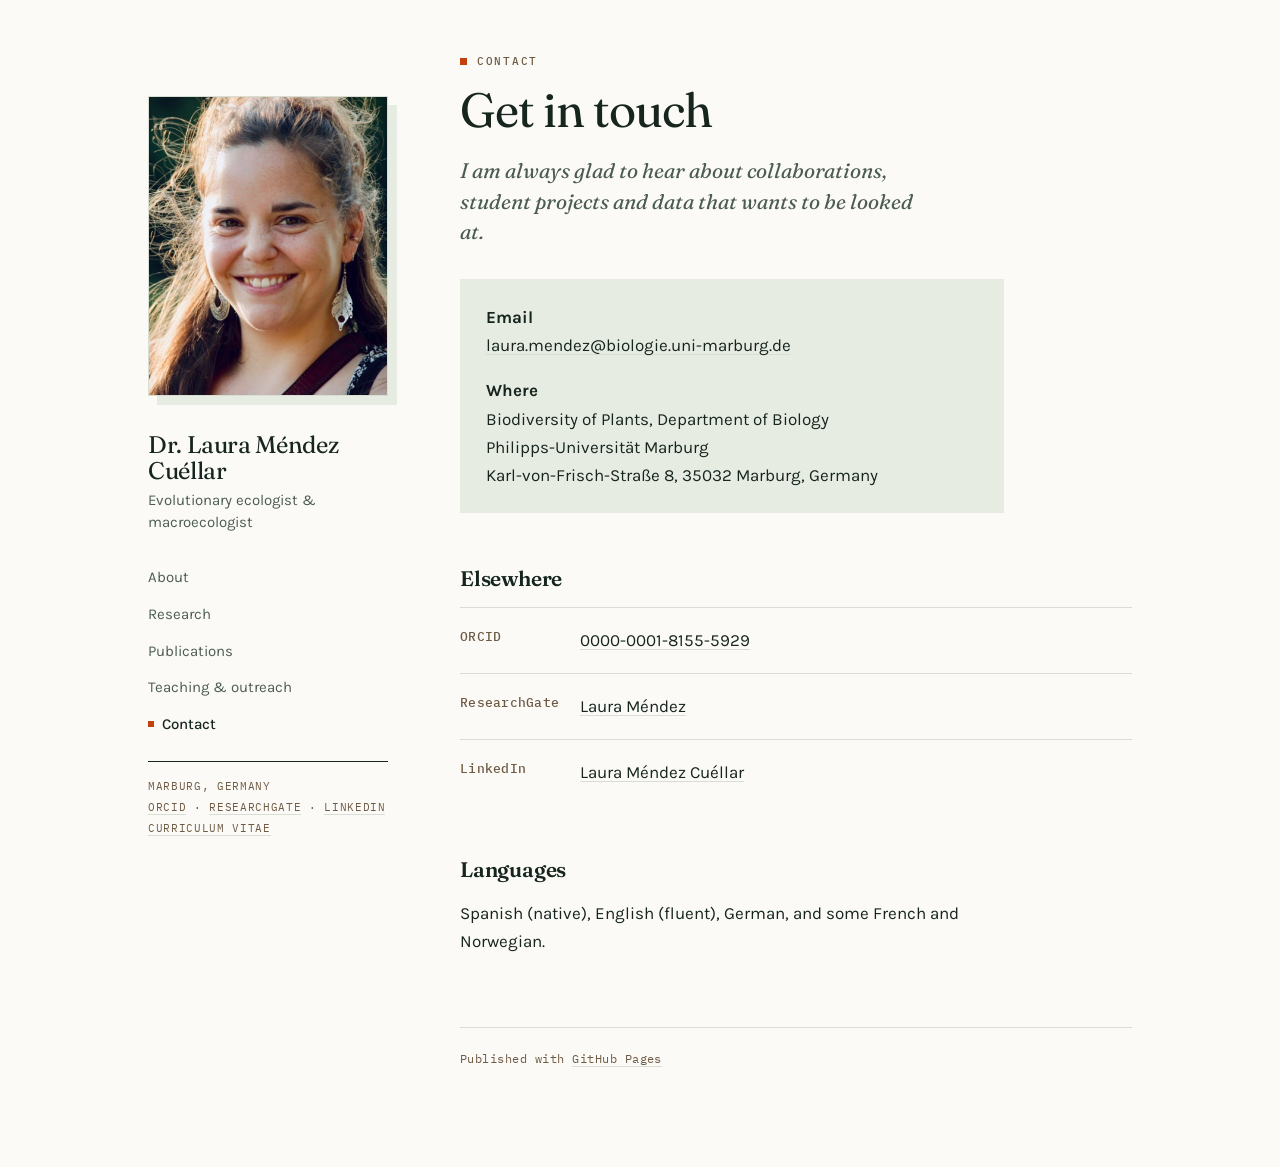
==== contact.html @ 2d216f3a "Website für Dr. Laura Méndez Cuéllar — erster Entwurf" ====
<!DOCTYPE html>
<html lang="en">
<head>
<meta charset="utf-8">
<meta name="viewport" content="width=device-width,initial-scale=1">
<title>Contact — Dr. Laura Méndez Cuéllar</title>
<meta name="description" content="Get in touch with Dr. Laura Méndez Cuéllar at the University of Marburg.">
<link rel="preconnect" href="https://fonts.googleapis.com">
<link rel="preconnect" href="https://fonts.gstatic.com" crossorigin>
<link href="https://fonts.googleapis.com/css2?family=Fraunces:ital,opsz,wght@0,9..144,400;0,9..144,600;1,9..144,400&family=IBM+Plex+Mono:wght@400;500&family=Karla:ital,wght@0,400;0,500;1,400&display=swap" rel="stylesheet">
<link rel="stylesheet" href="assets/css/style.css">
</head>
<body>
<div class="page">

<!-- ====================== LEFT RAIL — same on every page ============== -->
<aside class="rail">
  <img class="portrait" src="assets/img/laura-portrait.jpg" alt="Dr. Laura Méndez Cuéllar">
  <p class="name">Dr.&nbsp;Laura&nbsp;Méndez<br>Cuéllar</p>
  <p class="role">Evolutionary ecologist &amp; macroecologist</p>

  <ul class="nav">
    <li><a href="index.html">About</a></li>
    <li><a href="research.html">Research</a></li>
    <li><a href="publications.html">Publications</a></li>
    <li><a href="teaching.html">Teaching &amp; outreach</a></li>
    <li><a href="contact.html" aria-current="page">Contact</a></li>
  </ul>

  <div class="label">
    Marburg, Germany<br>
    <a href="https://orcid.org/0000-0001-8155-5929" target="_blank" rel="noopener">ORCID</a> ·
    <a href="https://www.researchgate.net/profile/Laura-Mendez-9" target="_blank" rel="noopener">ResearchGate</a> ·
    <a href="https://www.linkedin.com/in/laura-m%C3%A9ndez-cu%C3%A9llar-59424aa9/" target="_blank" rel="noopener">LinkedIn</a><br>
    <a href="CV.pdf" target="_blank" rel="noopener">Curriculum vitae</a>
  </div>
</aside>
<!-- ===================== end of left rail ============================ -->

<main class="content">

  <p class="eyebrow">Contact</p>
  <h1>Get in touch</h1>

  <p class="lede">I am always glad to hear about collaborations, student
  projects and data that wants to be looked at.</p>

  <div class="card">
    <p><strong>Email</strong><br>
    <a href="mailto:laura.mendez@biologie.uni-marburg.de" target="_blank" rel="noopener">laura.mendez@biologie.uni-marburg.de</a></p>
    <p><strong>Where</strong><br>
    Biodiversity of Plants, Department of Biology<br>
    Philipps-Universität Marburg<br>
    Karl-von-Frisch-Straße 8, 35032 Marburg, Germany</p>
  </div>

  <h2>Elsewhere</h2>

  <div class="entry">
    <p class="when">ORCID</p>
    <div>
      <p><a href="https://orcid.org/0000-0001-8155-5929" target="_blank" rel="noopener">0000-0001-8155-5929</a></p>
    </div>
  </div>

  <div class="entry">
    <p class="when">ResearchGate</p>
    <div>
      <p><a href="https://www.researchgate.net/profile/Laura-Mendez-9" target="_blank" rel="noopener">Laura
      Méndez</a></p>
    </div>
  </div>

  <div class="entry">
    <p class="when">LinkedIn</p>
    <div>
      <p><a href="https://www.linkedin.com/in/laura-m%C3%A9ndez-cu%C3%A9llar-59424aa9/" target="_blank" rel="noopener">Laura
      Méndez Cuéllar</a></p>
    </div>
  </div>

  <!-- Add more profiles the same way, for example Google Scholar or Bluesky:
  <div class="entry">
    <p class="when">Scholar</p>
    <div>
      <p><a href="PASTE-LINK-HERE" target="_blank" rel="noopener">Google Scholar</a></p>
    </div>
  </div>
  -->

  <h2>Languages</h2>

  <p>Spanish (native), English (fluent), German, and some French and
  Norwegian.</p>

  <p class="foot">
    Published with <a href="https://pages.github.com" target="_blank" rel="noopener">GitHub Pages</a>
  </p>
</main>

</div>
</body>
</html>
---- assets/css/style.css ----
/* =====================================================================
   Laura Méndez Cuéllar — website styles
   ---------------------------------------------------------------------
   All colours and fonts are defined once, in the :root block below.
   Change a value there and the whole site follows.
   ===================================================================== */

:root{
  /* colours */
  --ink:#17251F;        /* body text — almost black, with a green cast */
  --ink-soft:#4C5C53;   /* secondary text */
  --paper:#FBFAF7;      /* page background */
  --sage:#E7ECE3;       /* quiet blocks, photo mount */
  --umber:#6F5B44;      /* labels and dates */
  --accent:#C2410C;     /* links and marks — used sparingly */
  --line:#D8DED4;       /* hairlines */

  /* type */
  --display:"Fraunces",Georgia,"Times New Roman",serif;
  --body:"Karla","Helvetica Neue",Arial,sans-serif;
  --mono:"IBM Plex Mono",ui-monospace,Menlo,monospace;

  --measure:34rem;      /* comfortable reading width */
}

*,*::before,*::after{box-sizing:border-box}
html{-webkit-text-size-adjust:100%}

body{
  margin:0;
  background:var(--paper);
  color:var(--ink);
  font:400 1.0625rem/1.65 var(--body);
}

img{display:block;max-width:100%}
a{color:inherit}
:focus-visible{outline:2px solid var(--accent);outline-offset:3px}

/* ---------------------------------------------------------------------
   Page grid — a narrow rail on the left, content on the right
   --------------------------------------------------------------------- */
.page{
  max-width:1080px;
  margin:0 auto;
  padding:0 clamp(1.25rem,4vw,3rem) 5rem;
  display:grid;
  grid-template-columns:15rem minmax(0,1fr);
  gap:clamp(2rem,6vw,4.5rem);
  align-items:start;
}

/* ---------------------------------------------------------------------
   Left rail — portrait, name, navigation, links
   --------------------------------------------------------------------- */
.rail{position:sticky;top:2.5rem;padding:clamp(2rem,5vw,3.5rem) 0 2rem}

.portrait{
  width:100%;aspect-ratio:4/5;object-fit:cover;
  background:var(--sage);
  border:1px solid var(--line);
  box-shadow:9px 9px 0 var(--sage);
}

.rail .name{
  margin:2.25rem 0 .35rem;
  font:400 1.5rem/1.1 var(--display);
  font-variation-settings:"SOFT" 0,"WONK" 1;
  letter-spacing:-.015em;
}
.rail .role{margin:0;color:var(--ink-soft);font-size:.9375rem;line-height:1.45}

/* the small typewritten slip, borrowed from a herbarium sheet */
.label{
  margin-top:1.5rem;padding-top:.85rem;border-top:1px solid var(--ink);
  font:400 .6875rem/1.9 var(--mono);
  letter-spacing:.06em;text-transform:uppercase;color:var(--umber);
}
.label a{text-decoration:none;border-bottom:1px solid var(--line)}
.label a:hover{color:var(--accent);border-color:var(--accent)}

.nav{margin:1.75rem 0 0;padding:0;list-style:none}
.nav li{margin:0 0 .55rem}
.nav a{
  text-decoration:none;font-size:.9375rem;color:var(--ink-soft);
  border-bottom:1px solid transparent;padding-bottom:1px;
}
.nav a:hover{color:var(--ink);border-color:var(--accent)}
.nav a[aria-current="page"]{color:var(--ink);font-weight:500}
.nav a[aria-current="page"]::before{
  content:"";display:inline-block;width:.4rem;height:.4rem;
  background:var(--accent);margin-right:.5rem;vertical-align:.12em;
}

/* ---------------------------------------------------------------------
   Content
   --------------------------------------------------------------------- */
.content{padding:clamp(2rem,5vw,3.5rem) 0 0;min-width:0}

.eyebrow{
  margin:0 0 1.1rem;
  font:500 .6875rem/1 var(--mono);
  letter-spacing:.16em;text-transform:uppercase;color:var(--umber);
}
.eyebrow::before{
  content:"";display:inline-block;width:.45rem;height:.45rem;
  background:var(--accent);margin-right:.6rem;vertical-align:.02em;
}

h1{
  margin:0 0 1.25rem;
  font:400 clamp(2.1rem,5.5vw,3rem)/1.06 var(--display);
  font-variation-settings:"SOFT" 0,"WONK" 1;
  letter-spacing:-.02em;
}
h2{
  margin:3.25rem 0 1rem;
  font:600 1.3125rem/1.25 var(--display);
  letter-spacing:-.01em;
}
h3{margin:2.25rem 0 .4rem;font:500 1.0625rem/1.35 var(--body)}

p{margin:0 0 1.1rem;max-width:var(--measure)}
.lede{
  font:400 1.3125rem/1.45 var(--display);
  font-style:italic;color:var(--ink-soft);
  max-width:30rem;margin-bottom:1.75rem;
}
.content a{
  text-decoration:underline;text-decoration-thickness:1px;
  text-underline-offset:3px;text-decoration-color:var(--line);
}
.content a:hover{color:var(--accent);text-decoration-color:var(--accent)}

/* species names, set in italic serif */
.sp{font-family:var(--display);font-style:italic}

/* dated entries — positions, publications, talks */
.entry{
  display:grid;grid-template-columns:6rem minmax(0,1fr);gap:1.5rem;
  padding:1.15rem 0;border-top:1px solid var(--line);max-width:44rem;
}
.entry .when{
  font:500 .8125rem/1.75 var(--mono);color:var(--umber);letter-spacing:.02em;
}
.entry p{margin:0;max-width:none}
.entry strong{font-weight:500}
.entry .note{margin-top:.3rem;font-size:.9375rem;color:var(--ink-soft)}

/* a quiet block for pull-outs */
.card{
  background:var(--sage);padding:1.5rem 1.6rem;margin:2rem 0;
  max-width:var(--measure);
}
.card p:last-child{margin-bottom:0}

.foot{
  margin-top:4.5rem;padding-top:1.25rem;border-top:1px solid var(--line);
  font:400 .75rem/1.8 var(--mono);letter-spacing:.04em;color:var(--umber);
  max-width:none;
}
.foot a{text-decoration:none;border-bottom:1px solid var(--line)}

/* ---------------------------------------------------------------------
   Small screens
   --------------------------------------------------------------------- */
@media (max-width:860px){
  .page{grid-template-columns:1fr;gap:0}
  .rail{position:static;padding-bottom:0;display:grid;
        grid-template-columns:7.5rem minmax(0,1fr);gap:1.5rem;align-items:end}
  .portrait{box-shadow:6px 6px 0 var(--sage)}
  .rail .name{margin-top:0}
  .label{grid-column:1/-1;margin-top:1.25rem}
  .nav{grid-column:1/-1;display:flex;flex-wrap:wrap;gap:.35rem 1.25rem;margin-top:1.25rem}
  .nav li{margin:0}
  .content{padding-top:2.5rem}
  .entry{grid-template-columns:1fr;gap:.25rem}
}

/* ---------------------------------------------------------------------
   Motion — one quiet entrance, switched off when not wanted
   --------------------------------------------------------------------- */
@media (prefers-reduced-motion:no-preference){
  .rail,.content{animation:rise .5s ease-out both}
  .content{animation-delay:.06s}
  @keyframes rise{from{opacity:0;transform:translateY(8px)}to{opacity:1;transform:none}}
}
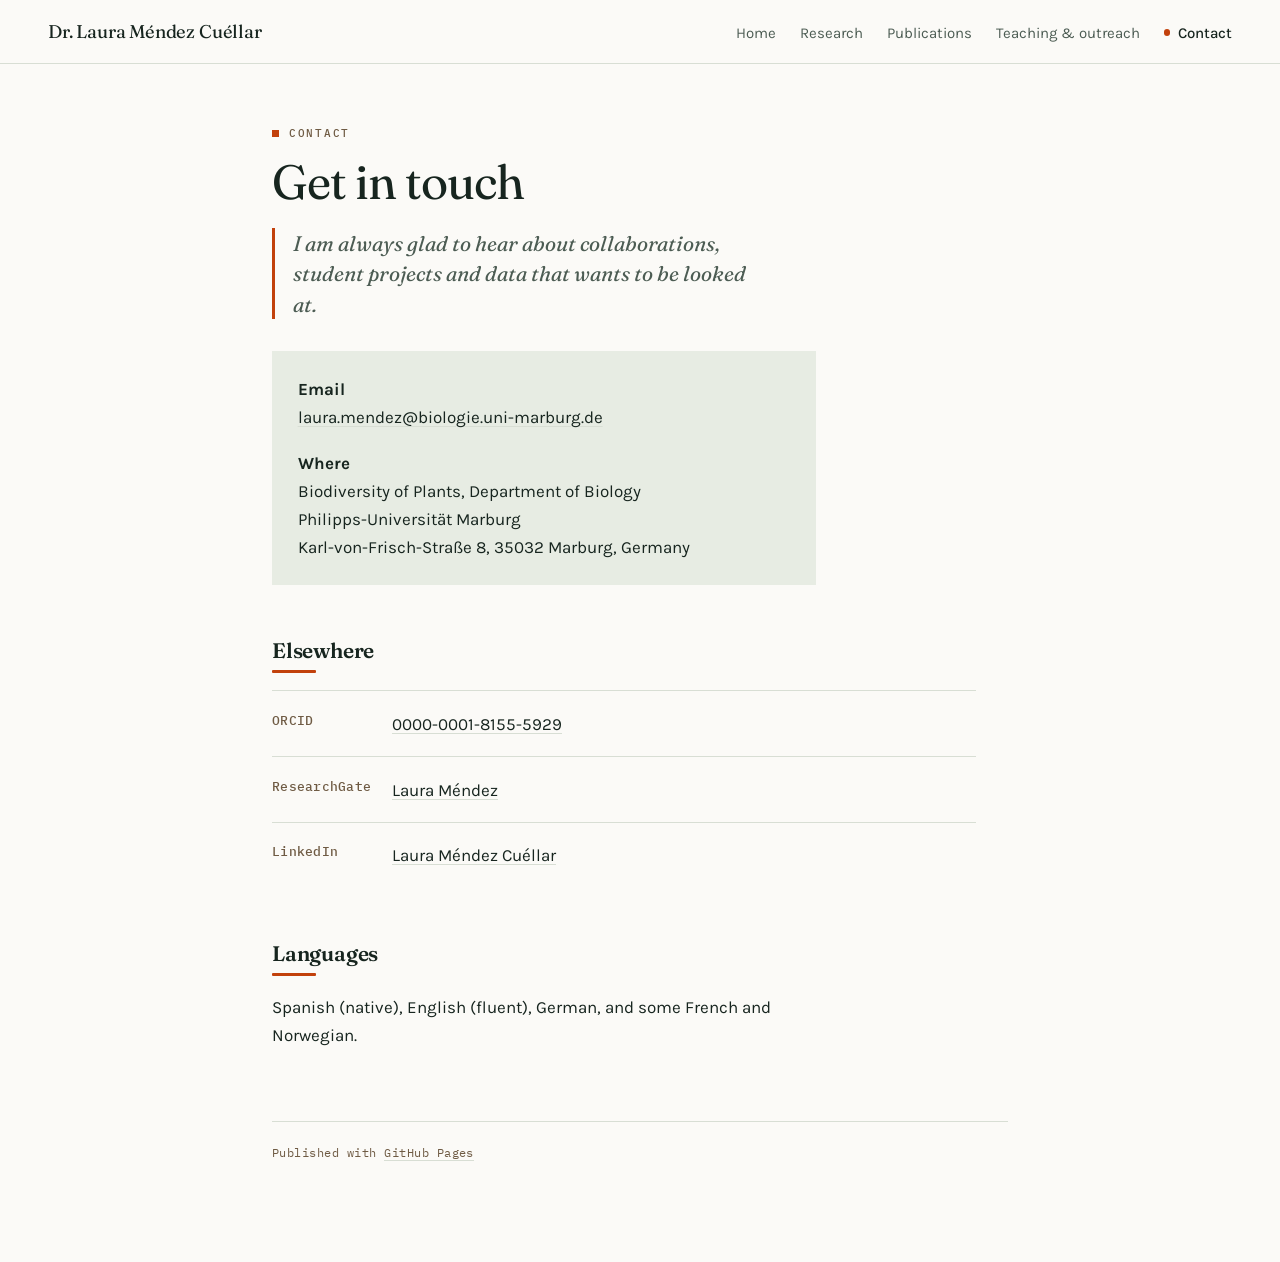
==== commit 5b79c34d: "Redesign: top navigation, rotating photo header" ====
--- a/contact.html
+++ b/contact.html
@@ -3,6 +3,8 @@
 <head>
 <meta charset="utf-8">
 <meta name="viewport" content="width=device-width,initial-scale=1">
+<!-- PREVIEW ONLY — remove this line when the site goes live, it hides the page from search engines -->
+<meta name="robots" content="noindex, nofollow">
 <title>Contact — Dr. Laura Méndez Cuéllar</title>
 <meta name="description" content="Get in touch with Dr. Laura Méndez Cuéllar at the University of Marburg.">
 <link rel="preconnect" href="https://fonts.googleapis.com">
@@ -11,33 +13,22 @@
 <link rel="stylesheet" href="assets/css/style.css">
 </head>
 <body>
+
+<!-- ====================== TOP NAV — same on every page ================= -->
+<header class="topnav">
+  <a class="brand" href="index.html">Dr. Laura Méndez Cuéllar</a>
+  <ul>
+    <li><a class="navlink" href="index.html">Home</a></li>
+    <li><a class="navlink" href="research.html">Research</a></li>
+    <li><a class="navlink" href="publications.html">Publications</a></li>
+    <li><a class="navlink" href="teaching.html">Teaching &amp; outreach</a></li>
+    <li><a class="navlink" href="contact.html" aria-current="page">Contact</a></li>
+  </ul>
+</header>
+<!-- ===================== end of top nav ================================ -->
+
+<main>
 <div class="page">
-
-<!-- ====================== LEFT RAIL — same on every page ============== -->
-<aside class="rail">
-  <img class="portrait" src="assets/img/laura-portrait.jpg" alt="Dr. Laura Méndez Cuéllar">
-  <p class="name">Dr.&nbsp;Laura&nbsp;Méndez<br>Cuéllar</p>
-  <p class="role">Evolutionary ecologist &amp; macroecologist</p>
-
-  <ul class="nav">
-    <li><a href="index.html">About</a></li>
-    <li><a href="research.html">Research</a></li>
-    <li><a href="publications.html">Publications</a></li>
-    <li><a href="teaching.html">Teaching &amp; outreach</a></li>
-    <li><a href="contact.html" aria-current="page">Contact</a></li>
-  </ul>
-
-  <div class="label">
-    Marburg, Germany<br>
-    <a href="https://orcid.org/0000-0001-8155-5929" target="_blank" rel="noopener">ORCID</a> ·
-    <a href="https://www.researchgate.net/profile/Laura-Mendez-9" target="_blank" rel="noopener">ResearchGate</a> ·
-    <a href="https://www.linkedin.com/in/laura-m%C3%A9ndez-cu%C3%A9llar-59424aa9/" target="_blank" rel="noopener">LinkedIn</a><br>
-    <a href="CV.pdf" target="_blank" rel="noopener">Curriculum vitae</a>
-  </div>
-</aside>
-<!-- ===================== end of left rail ============================ -->
-
-<main class="content">
 
   <p class="eyebrow">Contact</p>
   <h1>Get in touch</h1>
@@ -47,7 +38,7 @@
 
   <div class="card">
     <p><strong>Email</strong><br>
-    <a href="mailto:laura.mendez@biologie.uni-marburg.de" target="_blank" rel="noopener">laura.mendez@biologie.uni-marburg.de</a></p>
+    <a href="mailto:laura.mendez@biologie.uni-marburg.de">laura.mendez@biologie.uni-marburg.de</a></p>
     <p><strong>Where</strong><br>
     Biodiversity of Plants, Department of Biology<br>
     Philipps-Universität Marburg<br>
@@ -79,15 +70,6 @@
     </div>
   </div>
 
-  <!-- Add more profiles the same way, for example Google Scholar or Bluesky:
-  <div class="entry">
-    <p class="when">Scholar</p>
-    <div>
-      <p><a href="PASTE-LINK-HERE" target="_blank" rel="noopener">Google Scholar</a></p>
-    </div>
-  </div>
-  -->
-
   <h2>Languages</h2>
 
   <p>Spanish (native), English (fluent), German, and some French and
@@ -96,8 +78,9 @@
   <p class="foot">
     Published with <a href="https://pages.github.com" target="_blank" rel="noopener">GitHub Pages</a>
   </p>
+</div>
 </main>
 
-</div>
+<script src="assets/js/site.js" defer></script>
 </body>
 </html>
--- a/assets/css/style.css
+++ b/assets/css/style.css
@@ -1,187 +1,207 @@
 /* =====================================================================
-   Laura Méndez Cuéllar — website styles
+   Dr. Laura Méndez Cuéllar — website styles
    ---------------------------------------------------------------------
    All colours and fonts are defined once, in the :root block below.
    Change a value there and the whole site follows.
    ===================================================================== */
 
 :root{
-  /* colours */
-  --ink:#17251F;        /* body text — almost black, with a green cast */
-  --ink-soft:#4C5C53;   /* secondary text */
-  --paper:#FBFAF7;      /* page background */
-  --sage:#E7ECE3;       /* quiet blocks, photo mount */
-  --umber:#6F5B44;      /* labels and dates */
-  --accent:#C2410C;     /* links and marks — used sparingly */
-  --line:#D8DED4;       /* hairlines */
-
-  /* type */
+  --ink:#17251F;
+  --ink-soft:#4C5C53;
+  --paper:#FBFAF7;
+  --sage:#E7ECE3;
+  --umber:#6F5B44;
+  --accent:#C2410C;
+  --line:#D8DED4;
+
   --display:"Fraunces",Georgia,"Times New Roman",serif;
   --body:"Karla","Helvetica Neue",Arial,sans-serif;
   --mono:"IBM Plex Mono",ui-monospace,Menlo,monospace;
 
-  --measure:34rem;      /* comfortable reading width */
+  --measure:34rem;
 }
 
 *,*::before,*::after{box-sizing:border-box}
 html{-webkit-text-size-adjust:100%}
-
-body{
-  margin:0;
-  background:var(--paper);
-  color:var(--ink);
-  font:400 1.0625rem/1.65 var(--body);
-}
-
+body{margin:0;background:var(--paper);color:var(--ink);font:400 1.0625rem/1.65 var(--body)}
 img{display:block;max-width:100%}
 a{color:inherit}
 :focus-visible{outline:2px solid var(--accent);outline-offset:3px}
 
 /* ---------------------------------------------------------------------
-   Page grid — a narrow rail on the left, content on the right
-   --------------------------------------------------------------------- */
-.page{
-  max-width:1080px;
-  margin:0 auto;
-  padding:0 clamp(1.25rem,4vw,3rem) 5rem;
-  display:grid;
-  grid-template-columns:15rem minmax(0,1fr);
-  gap:clamp(2rem,6vw,4.5rem);
-  align-items:start;
-}
-
-/* ---------------------------------------------------------------------
-   Left rail — portrait, name, navigation, links
-   --------------------------------------------------------------------- */
-.rail{position:sticky;top:2.5rem;padding:clamp(2rem,5vw,3.5rem) 0 2rem}
-
-.portrait{
-  width:100%;aspect-ratio:4/5;object-fit:cover;
-  background:var(--sage);
-  border:1px solid var(--line);
-  box-shadow:9px 9px 0 var(--sage);
-}
-
-.rail .name{
-  margin:2.25rem 0 .35rem;
-  font:400 1.5rem/1.1 var(--display);
-  font-variation-settings:"SOFT" 0,"WONK" 1;
-  letter-spacing:-.015em;
-}
-.rail .role{margin:0;color:var(--ink-soft);font-size:.9375rem;line-height:1.45}
-
-/* the small typewritten slip, borrowed from a herbarium sheet */
-.label{
-  margin-top:1.5rem;padding-top:.85rem;border-top:1px solid var(--ink);
-  font:400 .6875rem/1.9 var(--mono);
-  letter-spacing:.06em;text-transform:uppercase;color:var(--umber);
-}
-.label a{text-decoration:none;border-bottom:1px solid var(--line)}
-.label a:hover{color:var(--accent);border-color:var(--accent)}
-
-.nav{margin:1.75rem 0 0;padding:0;list-style:none}
-.nav li{margin:0 0 .55rem}
-.nav a{
+   Top navigation — same on every page
+   --------------------------------------------------------------------- */
+.topnav{
+  position:sticky;top:0;z-index:30;
+  background:var(--paper);
+  border-bottom:1px solid var(--line);
+  display:flex;align-items:center;justify-content:space-between;
+  padding:1.1rem clamp(1.25rem,4vw,3rem);
+  flex-wrap:wrap;gap:.6rem 1.5rem;
+}
+.topnav .brand{
+  font:400 1.15rem/1.1 var(--display);letter-spacing:-.01em;
+  text-decoration:none;color:var(--ink);
+}
+.topnav ul{display:flex;flex-wrap:wrap;gap:.4rem 1.5rem;list-style:none;margin:0;padding:0}
+.topnav a.navlink{
   text-decoration:none;font-size:.9375rem;color:var(--ink-soft);
-  border-bottom:1px solid transparent;padding-bottom:1px;
-}
-.nav a:hover{color:var(--ink);border-color:var(--accent)}
-.nav a[aria-current="page"]{color:var(--ink);font-weight:500}
-.nav a[aria-current="page"]::before{
-  content:"";display:inline-block;width:.4rem;height:.4rem;
-  background:var(--accent);margin-right:.5rem;vertical-align:.12em;
-}
-
-/* ---------------------------------------------------------------------
-   Content
-   --------------------------------------------------------------------- */
-.content{padding:clamp(2rem,5vw,3.5rem) 0 0;min-width:0}
-
+  border-bottom:1px solid transparent;padding-bottom:2px;
+}
+.topnav a.navlink:hover{color:var(--ink);border-color:var(--accent)}
+.topnav a.navlink[aria-current="page"]{color:var(--ink);font-weight:500}
+.topnav a.navlink[aria-current="page"]::before{
+  content:"";display:inline-block;width:.4rem;height:.4rem;background:var(--accent);
+  margin-right:.5rem;vertical-align:.12em;border-radius:50%;
+}
+
+/* ---------------------------------------------------------------------
+   Hero — homepage only: rotating full-bleed photos, name overlaid
+   --------------------------------------------------------------------- */
+.hero{position:relative;height:min(70vh,620px);min-height:320px;overflow:hidden;background:var(--ink)}
+.hero-slide{
+  position:absolute;inset:0;width:100%;height:100%;object-fit:cover;
+  opacity:0;animation:heroFade 24s infinite;
+}
+/* four slides, each visible for one quarter of the 24s loop.
+   TO ADD A FIFTH PHOTO: add a fifth <img class="hero-slide"> in the HTML,
+   change 24s to 30s on .hero-slide, change 25%/21%/4% below to 20%/16%/3.2%,
+   and give the new slide animation-delay:24s (nth-child(5) rule at the end). */
+.hero-slide:nth-child(1){animation-delay:0s}
+.hero-slide:nth-child(2){animation-delay:6s}
+.hero-slide:nth-child(3){animation-delay:12s}
+.hero-slide:nth-child(4){animation-delay:18s}
+@keyframes heroFade{
+  0%{opacity:0}
+  4%{opacity:1}
+  21%{opacity:1}
+  25%{opacity:0}
+  100%{opacity:0}
+}
+@media (prefers-reduced-motion:reduce){
+  .hero-slide{animation:none;opacity:0}
+  .hero-slide:first-child{opacity:1}
+}
+.hero::after{
+  content:"";position:absolute;inset:0;
+  background:linear-gradient(0deg, rgba(23,37,31,.68) 0%, rgba(23,37,31,.1) 42%, rgba(23,37,31,.32) 100%);
+}
+.hero-overlay{
+  position:absolute;inset:0;z-index:2;display:flex;flex-direction:column;
+  justify-content:flex-end;padding:clamp(1.5rem,5vw,3.5rem);
+}
+.hero-eyebrow{
+  font:500 .75rem/1 var(--mono);letter-spacing:.16em;text-transform:uppercase;
+  color:var(--paper);margin:0 0 .8rem;opacity:.92;
+}
+.hero-overlay h1{
+  font:400 clamp(2.1rem,6vw,3.75rem)/1.05 var(--display);color:var(--paper);
+  margin:0;letter-spacing:-.02em;text-shadow:0 2px 20px rgba(0,0,0,.3);
+}
+
+/* ---------------------------------------------------------------------
+   Page shell — single column now that the sidebar is gone
+   --------------------------------------------------------------------- */
+.page{max-width:52rem;margin:0 auto;padding:clamp(2.5rem,6vw,4rem) clamp(1.25rem,4vw,3rem) 5rem}
+
+/* About block — homepage only, portrait beside the intro text */
+.about{
+  display:grid;grid-template-columns:14rem minmax(0,1fr);
+  gap:clamp(2rem,5vw,3.5rem);align-items:start;margin-bottom:1.5rem;
+}
+.about .portrait{
+  width:100%;aspect-ratio:4/5;object-fit:cover;background:var(--sage);
+  border:1px solid var(--line);box-shadow:8px 8px 0 var(--accent);
+}
+.about .links{font:400 .9375rem/1.8 var(--body);color:var(--ink-soft)}
+.about .links a{text-decoration:underline;text-decoration-color:var(--line);text-underline-offset:3px}
+.about .links a:hover{color:var(--accent);text-decoration-color:var(--accent)}
+@media (max-width:700px){
+  .about{grid-template-columns:1fr}
+  .about .portrait{max-width:12rem}
+}
+
+/* ---------------------------------------------------------------------
+   Typography & content
+   --------------------------------------------------------------------- */
 .eyebrow{
-  margin:0 0 1.1rem;
-  font:500 .6875rem/1 var(--mono);
+  margin:0 0 1.1rem;font:500 .6875rem/1 var(--mono);
   letter-spacing:.16em;text-transform:uppercase;color:var(--umber);
 }
 .eyebrow::before{
   content:"";display:inline-block;width:.45rem;height:.45rem;
   background:var(--accent);margin-right:.6rem;vertical-align:.02em;
 }
-
 h1{
-  margin:0 0 1.25rem;
-  font:400 clamp(2.1rem,5.5vw,3rem)/1.06 var(--display);
-  font-variation-settings:"SOFT" 0,"WONK" 1;
+  margin:0 0 1.25rem;font:400 clamp(2.1rem,5.5vw,3rem)/1.06 var(--display);
   letter-spacing:-.02em;
 }
 h2{
-  margin:3.25rem 0 1rem;
-  font:600 1.3125rem/1.25 var(--display);
-  letter-spacing:-.01em;
+  margin:3.25rem 0 1.1rem;font:600 1.3125rem/1.25 var(--display);
+  letter-spacing:-.01em;position:relative;padding-bottom:.6rem;
+}
+h2::after{
+  content:"";position:absolute;left:0;bottom:0;
+  width:2.75rem;height:3px;background:var(--accent);border-radius:1px;
 }
 h3{margin:2.25rem 0 .4rem;font:500 1.0625rem/1.35 var(--body)}
 
 p{margin:0 0 1.1rem;max-width:var(--measure)}
 .lede{
-  font:400 1.3125rem/1.45 var(--display);
-  font-style:italic;color:var(--ink-soft);
+  font:400 1.3125rem/1.45 var(--display);font-style:italic;color:var(--ink-soft);
   max-width:30rem;margin-bottom:1.75rem;
-}
-.content a{
+  border-left:3px solid var(--accent);padding-left:1.15rem;
+}
+.page a{
   text-decoration:underline;text-decoration-thickness:1px;
   text-underline-offset:3px;text-decoration-color:var(--line);
 }
-.content a:hover{color:var(--accent);text-decoration-color:var(--accent)}
-
-/* species names, set in italic serif */
+.page a:hover{color:var(--accent);text-decoration-color:var(--accent)}
+
 .sp{font-family:var(--display);font-style:italic}
 
 /* dated entries — positions, publications, talks */
 .entry{
   display:grid;grid-template-columns:6rem minmax(0,1fr);gap:1.5rem;
   padding:1.15rem 0;border-top:1px solid var(--line);max-width:44rem;
-}
+  transition:border-color .15s ease;
+}
+.entry:hover{border-top-color:var(--accent)}
 .entry .when{
   font:500 .8125rem/1.75 var(--mono);color:var(--umber);letter-spacing:.02em;
-}
+  transition:color .15s ease;
+}
+.entry:hover .when{color:var(--accent)}
 .entry p{margin:0;max-width:none}
 .entry strong{font-weight:500}
 .entry .note{margin-top:.3rem;font-size:.9375rem;color:var(--ink-soft)}
 
-/* a quiet block for pull-outs */
-.card{
-  background:var(--sage);padding:1.5rem 1.6rem;margin:2rem 0;
-  max-width:var(--measure);
-}
+.card{background:var(--sage);padding:1.5rem 1.6rem;margin:2rem 0;max-width:var(--measure)}
 .card p:last-child{margin-bottom:0}
 
 .foot{
   margin-top:4.5rem;padding-top:1.25rem;border-top:1px solid var(--line);
-  font:400 .75rem/1.8 var(--mono);letter-spacing:.04em;color:var(--umber);
-  max-width:none;
+  font:400 .75rem/1.8 var(--mono);letter-spacing:.04em;color:var(--umber);max-width:none;
 }
 .foot a{text-decoration:none;border-bottom:1px solid var(--line)}
 
-/* ---------------------------------------------------------------------
-   Small screens
-   --------------------------------------------------------------------- */
-@media (max-width:860px){
-  .page{grid-template-columns:1fr;gap:0}
-  .rail{position:static;padding-bottom:0;display:grid;
-        grid-template-columns:7.5rem minmax(0,1fr);gap:1.5rem;align-items:end}
-  .portrait{box-shadow:6px 6px 0 var(--sage)}
-  .rail .name{margin-top:0}
-  .label{grid-column:1/-1;margin-top:1.25rem}
-  .nav{grid-column:1/-1;display:flex;flex-wrap:wrap;gap:.35rem 1.25rem;margin-top:1.25rem}
-  .nav li{margin:0}
-  .content{padding-top:2.5rem}
+@media (max-width:700px){
   .entry{grid-template-columns:1fr;gap:.25rem}
 }
 
 /* ---------------------------------------------------------------------
-   Motion — one quiet entrance, switched off when not wanted
+   Motion
    --------------------------------------------------------------------- */
 @media (prefers-reduced-motion:no-preference){
-  .rail,.content{animation:rise .5s ease-out both}
-  .content{animation-delay:.06s}
+  .page{animation:rise .5s ease-out both}
   @keyframes rise{from{opacity:0;transform:translateY(8px)}to{opacity:1;transform:none}}
-}
+
+  /* entries fade in as they scroll into view — .fade-ready is added by
+     assets/js/site.js only when JS runs and motion isn't reduced, so
+     content is never stuck invisible without it */
+  .entry.fade-ready{
+    opacity:0;transform:translateY(14px);
+    transition:opacity .5s ease, transform .5s ease;
+  }
+  .entry.fade-ready.in-view{opacity:1;transform:none}
+}
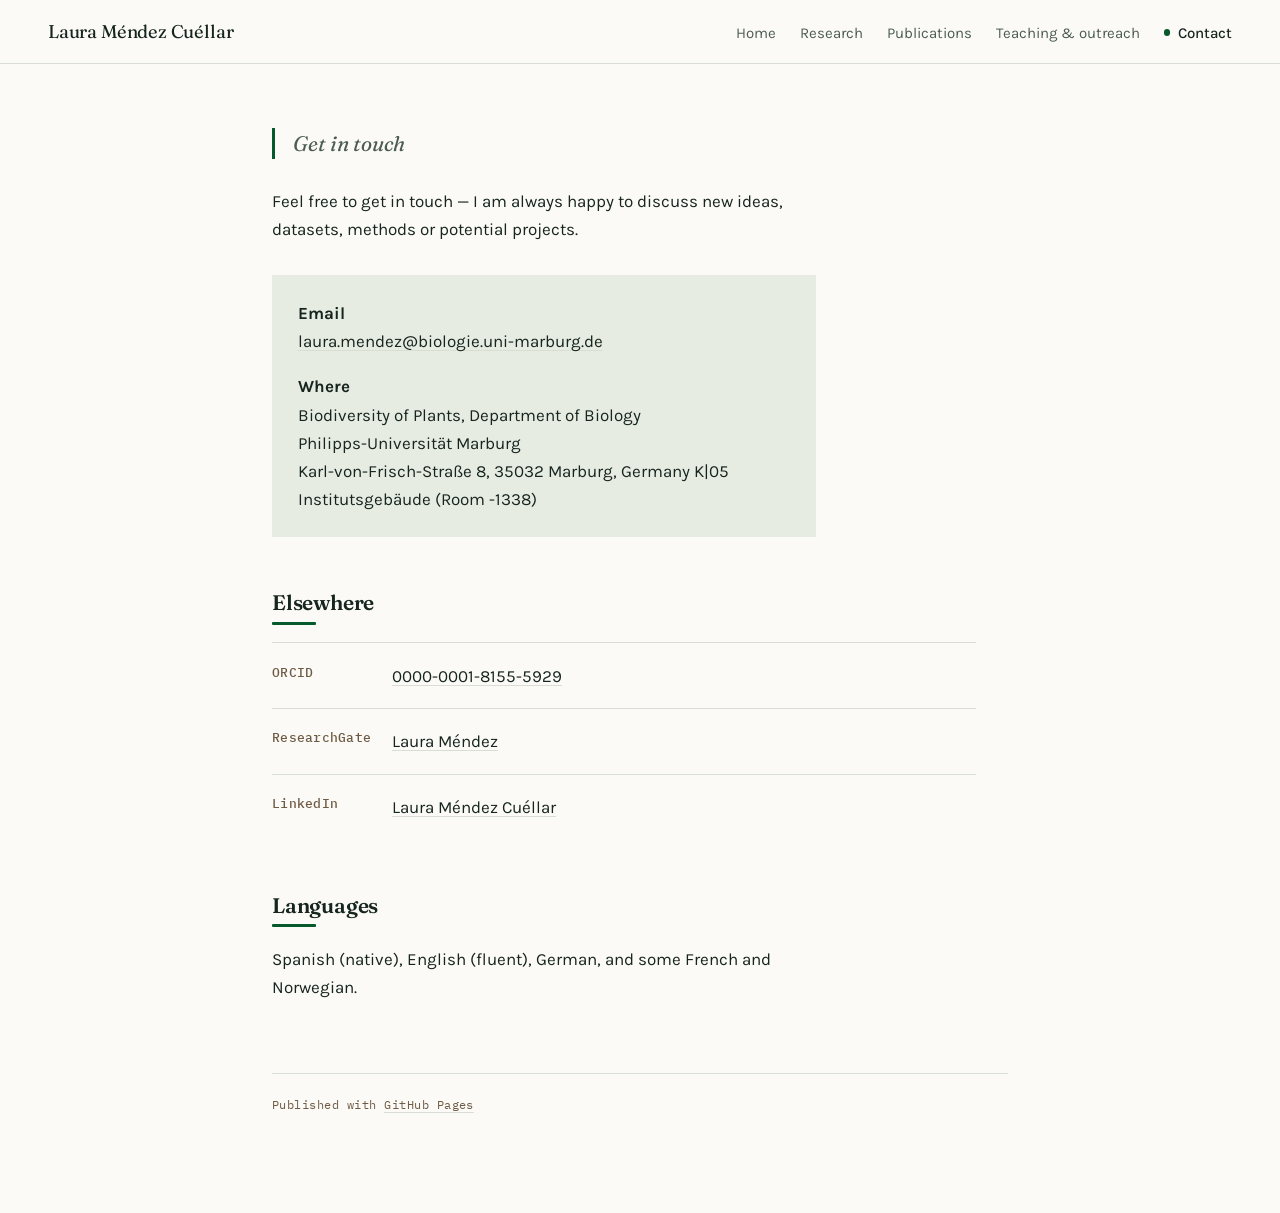
==== commit 39796f91: "edited contact" ====
--- a/contact.html
+++ b/contact.html
@@ -5,7 +5,7 @@
 <meta name="viewport" content="width=device-width,initial-scale=1">
 <!-- PREVIEW ONLY — remove this line when the site goes live, it hides the page from search engines -->
 <meta name="robots" content="noindex, nofollow">
-<title>Contact — Dr. Laura Méndez Cuéllar</title>
+<title>Contact — Laura Méndez Cuéllar</title>
 <meta name="description" content="Get in touch with Dr. Laura Méndez Cuéllar at the University of Marburg.">
 <link rel="preconnect" href="https://fonts.googleapis.com">
 <link rel="preconnect" href="https://fonts.gstatic.com" crossorigin>
@@ -16,7 +16,7 @@
 
 <!-- ====================== TOP NAV — same on every page ================= -->
 <header class="topnav">
-  <a class="brand" href="index.html">Dr. Laura Méndez Cuéllar</a>
+  <a class="brand" href="index.html">Laura Méndez Cuéllar</a>
   <ul>
     <li><a class="navlink" href="index.html">Home</a></li>
     <li><a class="navlink" href="research.html">Research</a></li>
@@ -30,11 +30,10 @@
 <main>
 <div class="page">
 
-  <p class="eyebrow">Contact</p>
-  <h1>Get in touch</h1>
-
-  <p class="lede">I am always glad to hear about collaborations, student
-  projects and data that wants to be looked at.</p>
+  <p class="lede">Get in touch</p>
+  
+  <p>Feel free to get in touch — I am always happy to discuss new 
+  ideas, datasets, methods or potential projects.</p>
 
   <div class="card">
     <p><strong>Email</strong><br>
@@ -42,7 +41,8 @@
     <p><strong>Where</strong><br>
     Biodiversity of Plants, Department of Biology<br>
     Philipps-Universität Marburg<br>
-    Karl-von-Frisch-Straße 8, 35032 Marburg, Germany</p>
+    Karl-von-Frisch-Straße 8, 35032 Marburg, Germany
+    K|05 Institutsgebäude (Room -1338) </p>
   </div>
 
   <h2>Elsewhere</h2>
--- a/assets/css/style.css
+++ b/assets/css/style.css
@@ -11,7 +11,7 @@
   --paper:#FBFAF7;
   --sage:#E7ECE3;
   --umber:#6F5B44;
-  --accent:#C2410C;
+  --accent:#06592A;
   --line:#D8DED4;
 
   --display:"Fraunces",Georgia,"Times New Roman",serif;
@@ -60,11 +60,18 @@
    --------------------------------------------------------------------- */
 .hero{position:relative;height:min(70vh,620px);min-height:320px;overflow:hidden;background:var(--ink)}
 .hero-slide{
-  position:absolute;inset:0;width:100%;height:100%;object-fit:cover;
+  position:absolute;inset:0;margin:0;
   opacity:0;animation:heroFade 24s infinite;
 }
+.hero-slide img{width:100%;height:100%;object-fit:cover;display:block}
+.hero-slide figcaption{
+  position:absolute;right:.75rem;bottom:.75rem;z-index:1;
+  font:400 .6875rem/1 var(--mono);letter-spacing:.02em;color:var(--paper);
+  background:rgba(23,37,31,.6);padding:.3rem .55rem;border-radius:2px;
+}
+.hero-slide figcaption:empty{display:none}
 /* four slides, each visible for one quarter of the 24s loop.
-   TO ADD A FIFTH PHOTO: add a fifth <img class="hero-slide"> in the HTML,
+   TO ADD A FIFTH PHOTO: add a fifth <figure class="hero-slide"> in the HTML,
    change 24s to 30s on .hero-slide, change 25%/21%/4% below to 20%/16%/3.2%,
    and give the new slide animation-delay:24s (nth-child(5) rule at the end). */
 .hero-slide:nth-child(1){animation-delay:0s}
@@ -109,16 +116,23 @@
   display:grid;grid-template-columns:14rem minmax(0,1fr);
   gap:clamp(2rem,5vw,3.5rem);align-items:start;margin-bottom:1.5rem;
 }
-.about .portrait{
-  width:100%;aspect-ratio:4/5;object-fit:cover;background:var(--sage);
+.about figure.portrait{width:100%;margin:0;position:relative}
+.about figure.portrait img{
+  width:100%;aspect-ratio:4/5;object-fit:cover;display:block;background:var(--sage);
   border:1px solid var(--line);box-shadow:8px 8px 0 var(--accent);
 }
+.about figure.portrait figcaption{
+  position:absolute;right:.6rem;bottom:.6rem;
+  font:400 .6875rem/1 var(--mono);letter-spacing:.02em;color:var(--paper);
+  background:rgba(23,37,31,.6);padding:.3rem .55rem;border-radius:2px;
+}
+.about figure.portrait figcaption:empty{display:none}
 .about .links{font:400 .9375rem/1.8 var(--body);color:var(--ink-soft)}
 .about .links a{text-decoration:underline;text-decoration-color:var(--line);text-underline-offset:3px}
 .about .links a:hover{color:var(--accent);text-decoration-color:var(--accent)}
 @media (max-width:700px){
   .about{grid-template-columns:1fr}
-  .about .portrait{max-width:12rem}
+  .about figure.portrait{max-width:12rem}
 }
 
 /* ---------------------------------------------------------------------
@@ -205,3 +219,102 @@
   }
   .entry.fade-ready.in-view{opacity:1;transform:none}
 }
+
+/* ---------------------------------------------------------------------
+   Research lines — three clickable cards, used on research.html
+   --------------------------------------------------------------------- */
+.research-lines{
+  display:grid;grid-template-columns:repeat(3,1fr);gap:1.75rem;
+  margin:1.75rem 0 3rem;max-width:none;
+}
+.rline{display:block;text-decoration:none;color:inherit}
+.rline img{
+  width:100%;aspect-ratio:4/3;object-fit:cover;
+  border:1px solid var(--line);transition:opacity .2s ease;
+}
+.rline:hover img{opacity:.82}
+.rline h3{
+  margin:1rem 0 .4rem;font:500 1.05rem/1.3 var(--display);color:var(--ink);
+  border-bottom:2px solid transparent;display:inline-block;
+}
+.rline:hover h3{border-color:var(--accent)}
+.rline p{margin:0;font-size:.9rem;color:var(--ink-soft);line-height:1.55;max-width:none}
+
+@media (max-width:820px){
+  .research-lines{grid-template-columns:1fr;gap:2rem;max-width:26rem}
+}
+
+/* ---------------------------------------------------------------------
+   Highlighted-paper cards — same grid as .research-lines, but some
+   cards have no live link yet (use <div class="rline no-link"> for those)
+   --------------------------------------------------------------------- */
+.rline .status{
+  margin:1rem 0 0;font:500 .7rem/1 var(--mono);letter-spacing:.06em;
+  text-transform:uppercase;color:var(--umber);
+}
+.rline h3{margin-top:.35rem}
+.rline.no-link{cursor:default}
+.rline.no-link:hover img{opacity:1}
+.rline.no-link:hover h3{border-color:transparent}
+
+
+/* ---------------------------------------------------------------------
+   Research split — lives outside .page on purpose. The text column is
+   pinned to exactly the same width as .page's content (52rem) so it
+   always lines up with the card row below; the two photo columns take
+   up whatever space is left on either side, however wide the screen is.
+   --------------------------------------------------------------------- */
+.research-split{
+  display:grid;
+  grid-template-columns:minmax(5rem,1fr) minmax(0,52rem) minmax(5rem,1fr);
+  grid-template-areas:"photo1 text photo2";
+  gap:clamp(1.5rem,3vw,3rem);
+  padding:clamp(2.5rem,6vw,4rem) clamp(1.25rem,4vw,3rem) 0;
+}
+.research-split .split-text{
+  grid-area:text;min-width:0;
+  /* same horizontal padding .page itself uses, so the visible text lines up
+     exactly with the card row below, not just the outer 52rem box */
+  padding-left:clamp(1.25rem,4vw,3rem);padding-right:clamp(1.25rem,4vw,3rem);
+}
+/* removes the SITE-WIDE p/.lede max-width caps so the text actually fills
+   that width instead of wrapping narrower inside it */
+.research-split .split-text p,
+.research-split .split-text .lede{max-width:none}
+.research-split .lede{margin-bottom:1.1rem}
+
+/* the single photo on the left */
+.research-split > figure.side-photo{grid-area:photo1}
+
+/* the stacked pair on the right */
+.research-split .side-stack{
+  grid-area:photo2;display:grid;grid-template-rows:1fr 1fr;gap:1rem;
+}
+
+/* shared photo styling, whether a lone figure or one inside the stack */
+.research-split figure.side-photo{margin:0;position:relative;height:100%}
+.research-split figure.side-photo img{
+  width:100%;height:100%;object-fit:cover;display:block;
+  border:1px solid var(--line);
+}
+.research-split figcaption{
+  position:absolute;right:.6rem;bottom:.6rem;
+  font:400 .6875rem/1 var(--mono);letter-spacing:.02em;color:var(--paper);
+  background:rgba(23,37,31,.6);padding:.3rem .55rem;border-radius:2px;
+}
+.research-split figcaption:empty{display:none}
+
+@media (max-width:900px){
+  .research-split{
+    grid-template-columns:1fr 1fr 1fr;
+    grid-template-areas:
+      "text text text"
+      "photo1 photo2a photo2b";
+    row-gap:1.25rem;
+  }
+  .research-split .side-stack{display:contents}
+  .research-split .side-stack figure:nth-child(1){grid-area:photo2a}
+  .research-split .side-stack figure:nth-child(2){grid-area:photo2b}
+  .research-split figure.side-photo img{aspect-ratio:3/4;height:auto}
+  .research-split figcaption{font-size:.625rem;padding:.2rem .45rem}
+}
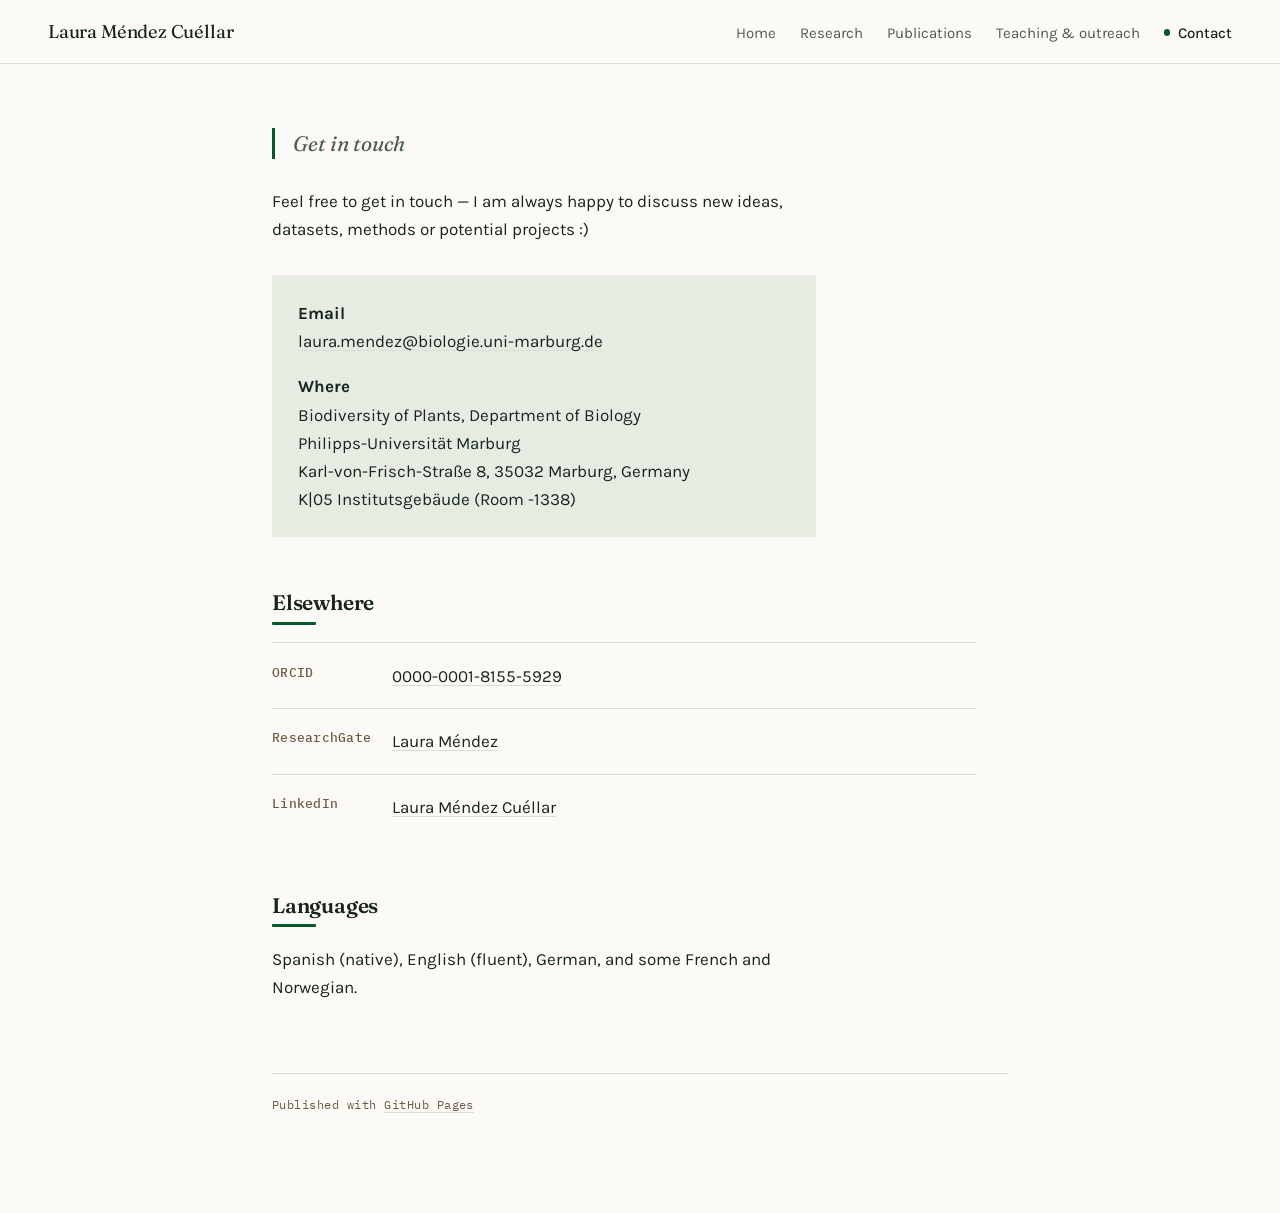
==== commit f6f63d90: "small edits" ====
--- a/contact.html
+++ b/contact.html
@@ -33,7 +33,7 @@
   <p class="lede">Get in touch</p>
   
   <p>Feel free to get in touch — I am always happy to discuss new 
-  ideas, datasets, methods or potential projects.</p>
+  ideas, datasets, methods or potential projects :)</p>
 
   <div class="card">
     <p><strong>Email</strong><br>
@@ -41,7 +41,7 @@
     <p><strong>Where</strong><br>
     Biodiversity of Plants, Department of Biology<br>
     Philipps-Universität Marburg<br>
-    Karl-von-Frisch-Straße 8, 35032 Marburg, Germany
+    Karl-von-Frisch-Straße 8, 35032 Marburg, Germany<br>
     K|05 Institutsgebäude (Room -1338) </p>
   </div>
 
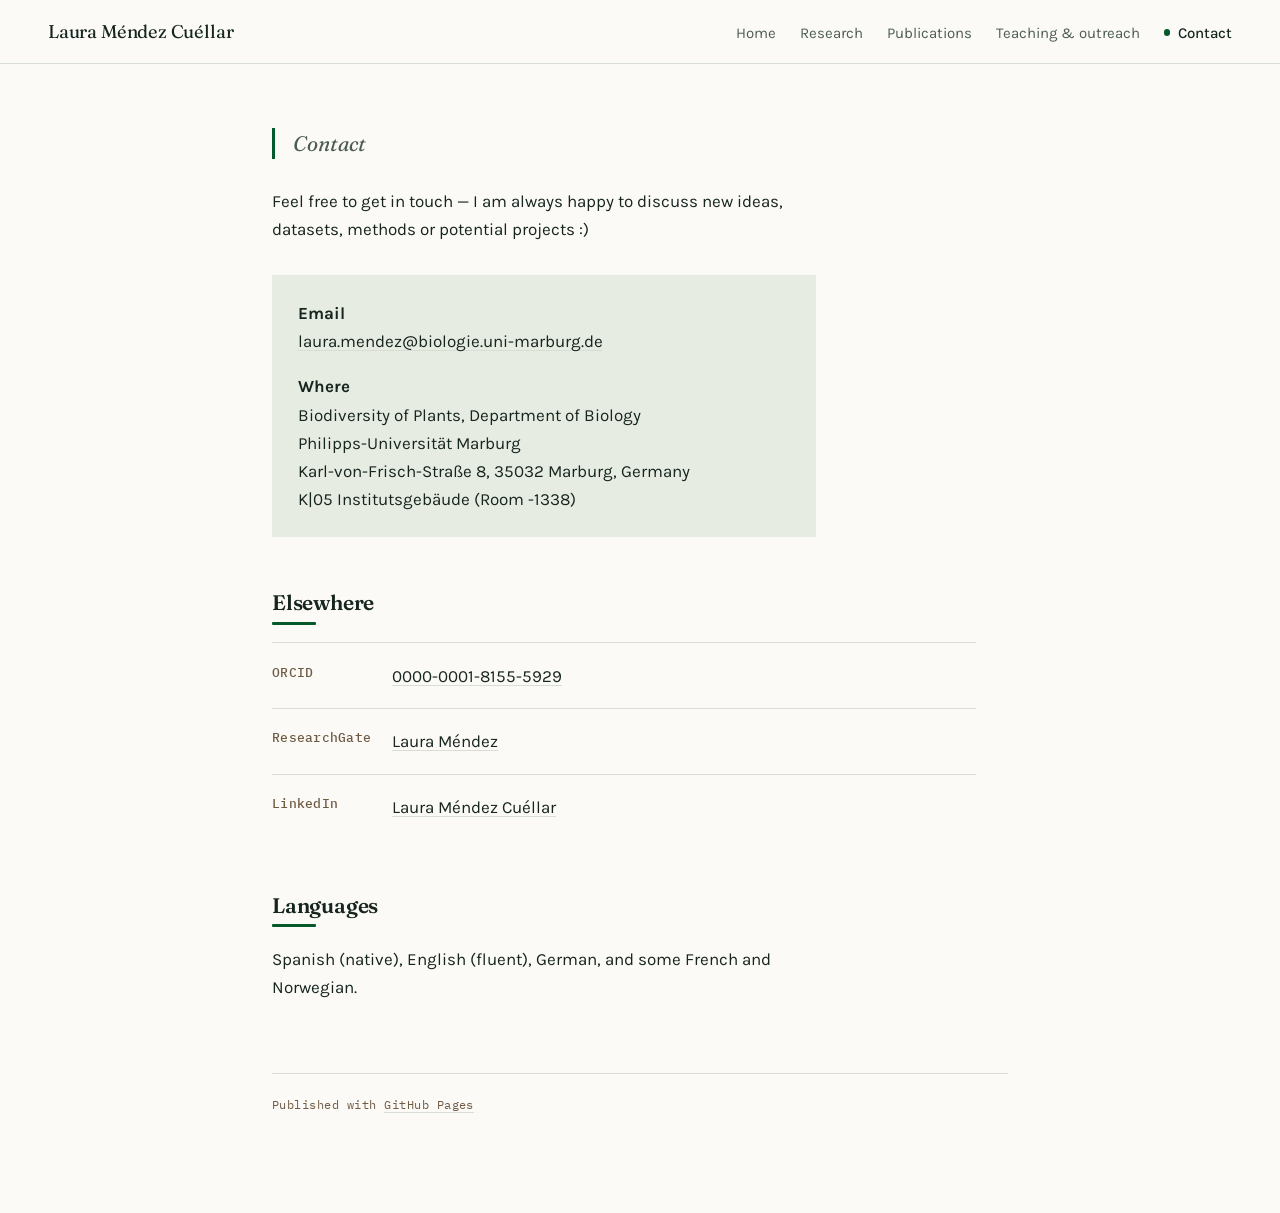
==== commit 0beeb39d: "a" ====
--- a/contact.html
+++ b/contact.html
@@ -30,7 +30,7 @@
 <main>
 <div class="page">
 
-  <p class="lede">Get in touch</p>
+  <p class="lede">Contact</p>
   
   <p>Feel free to get in touch — I am always happy to discuss new 
   ideas, datasets, methods or potential projects :)</p>
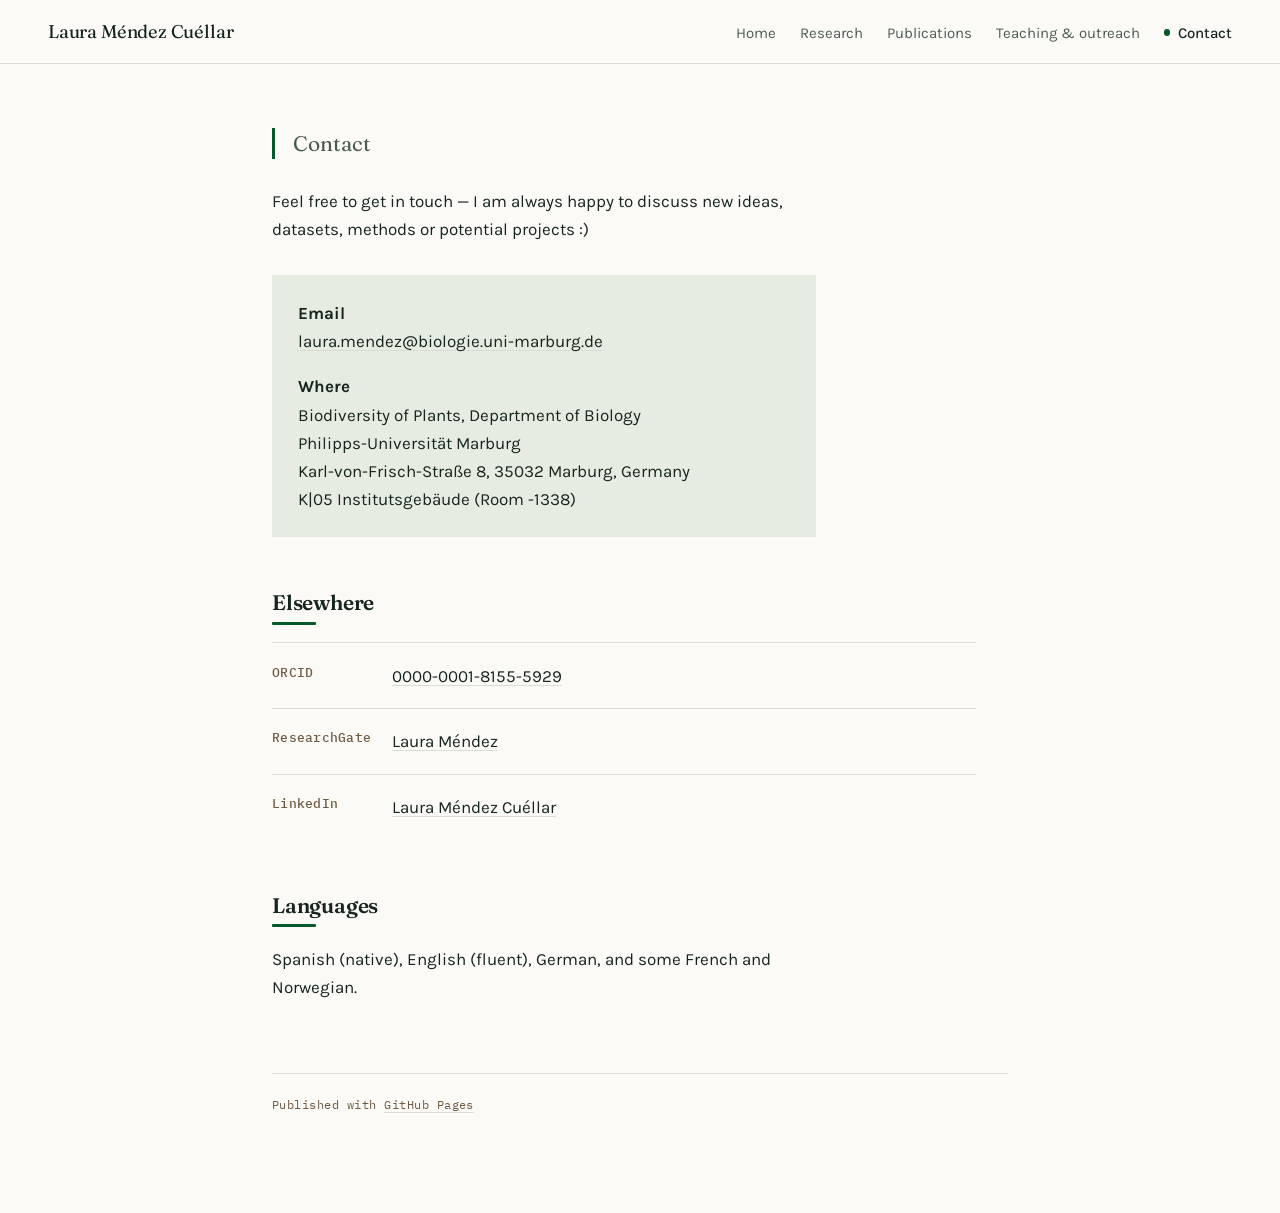
==== commit 1718ae1d: "allowing the web to be visible to search engines" ====
--- a/contact.html
+++ b/contact.html
@@ -3,8 +3,6 @@
 <head>
 <meta charset="utf-8">
 <meta name="viewport" content="width=device-width,initial-scale=1">
-<!-- PREVIEW ONLY — remove this line when the site goes live, it hides the page from search engines -->
-<meta name="robots" content="noindex, nofollow">
 <title>Contact — Laura Méndez Cuéllar</title>
 <meta name="description" content="Get in touch with Dr. Laura Méndez Cuéllar at the University of Marburg.">
 <link rel="preconnect" href="https://fonts.googleapis.com">
--- a/assets/css/style.css
+++ b/assets/css/style.css
@@ -116,23 +116,16 @@
   display:grid;grid-template-columns:14rem minmax(0,1fr);
   gap:clamp(2rem,5vw,3.5rem);align-items:start;margin-bottom:1.5rem;
 }
-.about figure.portrait{width:100%;margin:0;position:relative}
-.about figure.portrait img{
-  width:100%;aspect-ratio:4/5;object-fit:cover;display:block;background:var(--sage);
+.about .portrait{
+  width:100%;aspect-ratio:4/5;object-fit:cover;background:var(--sage);
   border:1px solid var(--line);box-shadow:8px 8px 0 var(--accent);
 }
-.about figure.portrait figcaption{
-  position:absolute;right:.6rem;bottom:.6rem;
-  font:400 .6875rem/1 var(--mono);letter-spacing:.02em;color:var(--paper);
-  background:rgba(23,37,31,.6);padding:.3rem .55rem;border-radius:2px;
-}
-.about figure.portrait figcaption:empty{display:none}
 .about .links{font:400 .9375rem/1.8 var(--body);color:var(--ink-soft)}
 .about .links a{text-decoration:underline;text-decoration-color:var(--line);text-underline-offset:3px}
 .about .links a:hover{color:var(--accent);text-decoration-color:var(--accent)}
 @media (max-width:700px){
   .about{grid-template-columns:1fr}
-  .about figure.portrait{max-width:12rem}
+  .about .portrait{max-width:12rem}
 }
 
 /* ---------------------------------------------------------------------
@@ -162,7 +155,7 @@
 
 p{margin:0 0 1.1rem;max-width:var(--measure)}
 .lede{
-  font:400 1.3125rem/1.45 var(--display);font-style:italic;color:var(--ink-soft);
+  font:400 1.3125rem/1.45 var(--display);color:var(--ink-soft);
   max-width:30rem;margin-bottom:1.75rem;
   border-left:3px solid var(--accent);padding-left:1.15rem;
 }
@@ -225,9 +218,9 @@
    --------------------------------------------------------------------- */
 .research-lines{
   display:grid;grid-template-columns:repeat(3,1fr);gap:1.75rem;
-  margin:1.75rem 0 3rem;max-width:none;
-}
-.rline{display:block;text-decoration:none;color:inherit}
+  margin:1.75rem 0 3rem;max-width:none;min-width:0;
+}
+.rline{display:block;text-decoration:none;color:inherit;min-width:0}
 .rline img{
   width:100%;aspect-ratio:4/3;object-fit:cover;
   border:1px solid var(--line);transition:opacity .2s ease;
@@ -283,8 +276,10 @@
 .research-split .split-text .lede{max-width:none}
 .research-split .lede{margin-bottom:1.1rem}
 
-/* the single photo on the left */
+/* the single photo on the left, and (when there's a lone photo on the
+   right instead of a stacked pair) the single photo on the right */
 .research-split > figure.side-photo{grid-area:photo1}
+.research-split > figure.side-photo.right{grid-area:photo2}
 
 /* the stacked pair on the right */
 .research-split .side-stack{
@@ -292,7 +287,7 @@
 }
 
 /* shared photo styling, whether a lone figure or one inside the stack */
-.research-split figure.side-photo{margin:0;position:relative;height:100%}
+.research-split figure.side-photo{margin:0;position:relative;height:100%;min-width:0}
 .research-split figure.side-photo img{
   width:100%;height:100%;object-fit:cover;display:block;
   border:1px solid var(--line);
@@ -304,17 +299,55 @@
 }
 .research-split figcaption:empty{display:none}
 
-@media (max-width:900px){
+/* Below this, the side-margin columns no longer have room to show a photo
+   at a readable size (they'd be squeezed into a thin, heavily-cropped
+   strip while still being stretched to the full height of the text next
+   to them) — so the photos drop below the text instead. This covers
+   laptop-width windows, not just phones: on a non-maximised laptop
+   window the margins the photos would get are the problem, even though
+   the exact same page looks fine maximised on a big monitor. */
+@media (max-width:1480px){
   .research-split{
-    grid-template-columns:1fr 1fr 1fr;
+    grid-template-columns:1fr 1fr;
     grid-template-areas:
-      "text text text"
-      "photo1 photo2a photo2b";
+      "text text"
+      "photo1 photo2";
     row-gap:1.25rem;
   }
-  .research-split .side-stack{display:contents}
-  .research-split .side-stack figure:nth-child(1){grid-area:photo2a}
-  .research-split .side-stack figure:nth-child(2){grid-area:photo2b}
+  .research-split .side-stack{
+    grid-template-rows:none;grid-template-columns:1fr 1fr;
+  }
   .research-split figure.side-photo img{aspect-ratio:3/4;height:auto}
   .research-split figcaption{font-size:.625rem;padding:.2rem .45rem}
 }
+
+@media (max-width:620px){
+  .research-split{
+    grid-template-columns:1fr;
+    grid-template-areas:
+      "text"
+      "photo1"
+      "photo2";
+  }
+  .research-split .side-stack{grid-template-columns:1fr 1fr}
+}
+
+/* ---------------------------------------------------------------------
+   research-split, single-photo variant — same 3-column proportions as
+   the two-photo version (so the photo comes out the same size), just
+   with nothing in the left slot, which stays blank on purpose.
+   On narrow screens there's no room for a blank column, so this
+   collapses to text-then-photo instead.
+   --------------------------------------------------------------------- */
+.research-split.single-photo .side-photo{grid-area:photo2}
+
+@media (max-width:1480px){
+  .research-split.single-photo{
+    grid-template-columns:1fr;
+    grid-template-areas:
+      "text"
+      "photo2";
+    row-gap:1.5rem;
+  }
+  .research-split.single-photo .side-photo{aspect-ratio:16/9;height:auto}
+}
